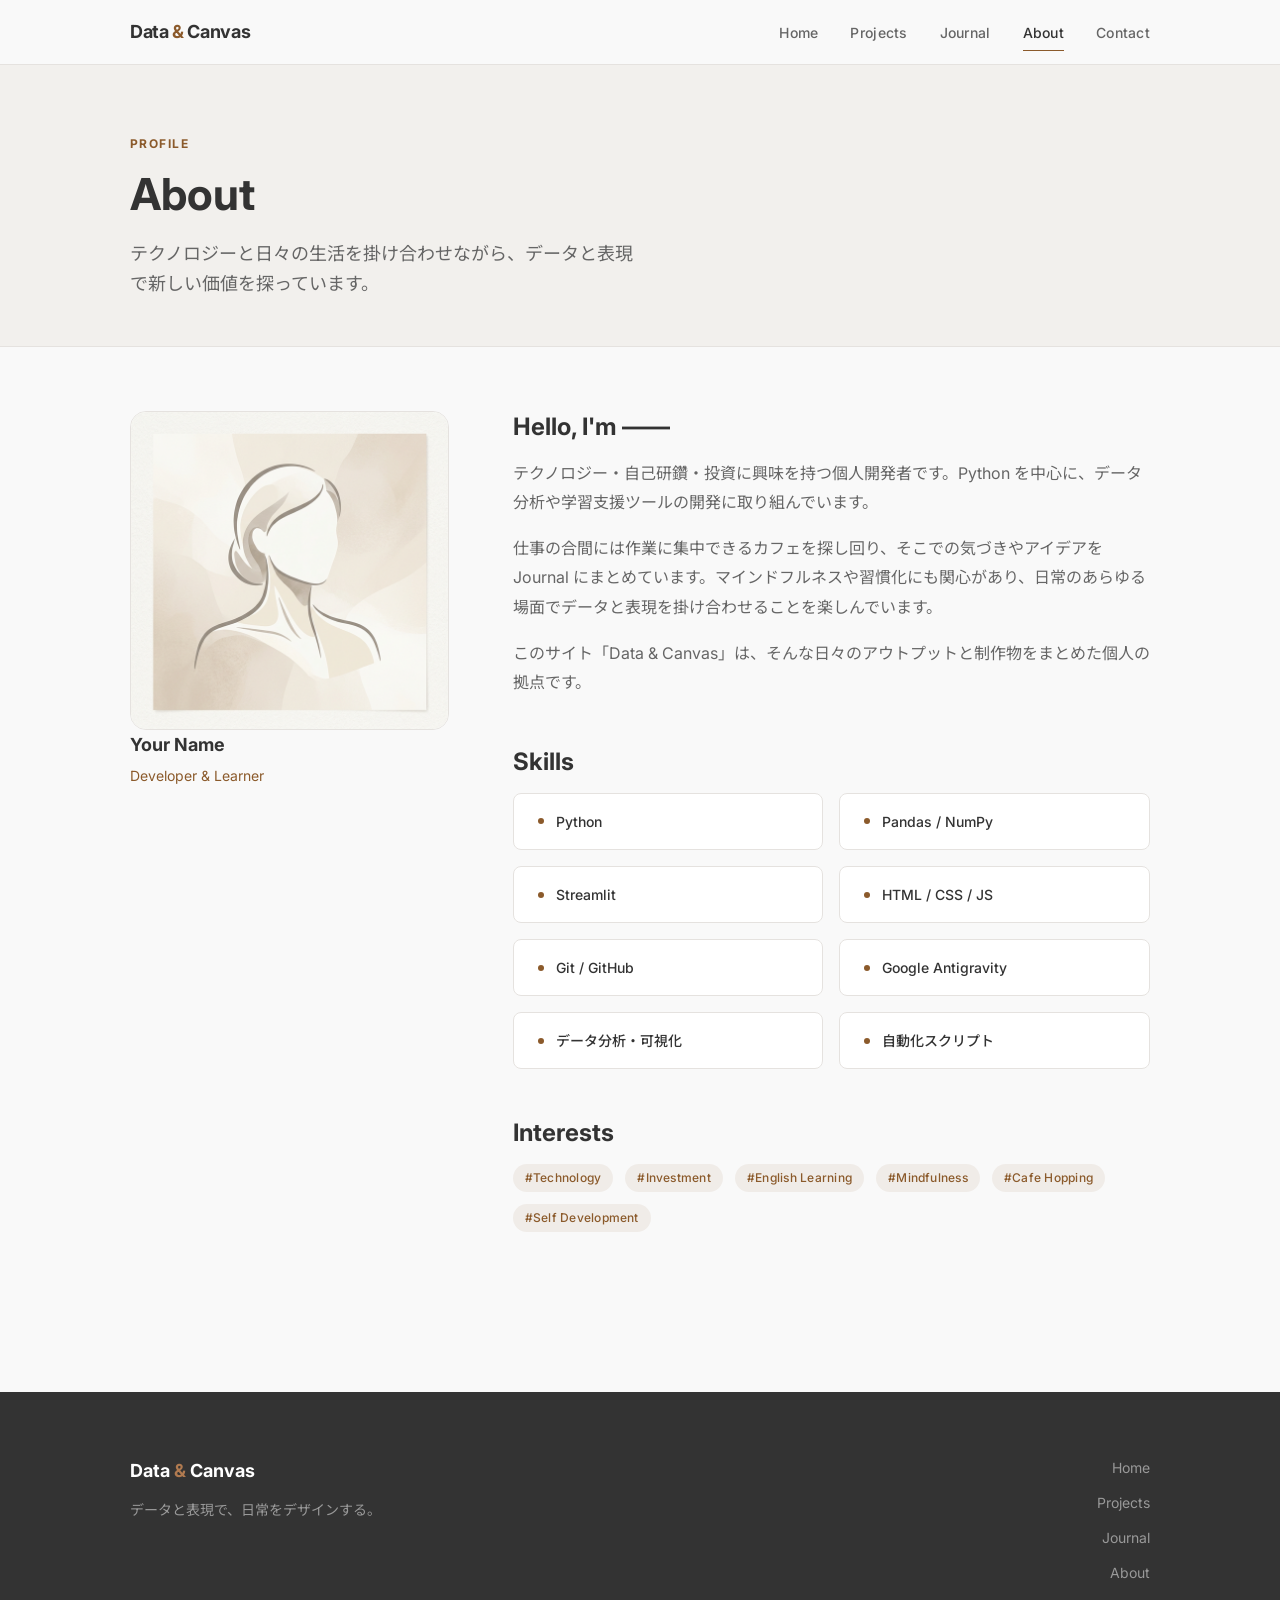
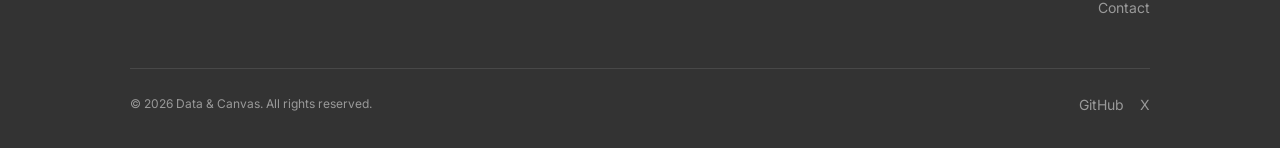
==== about.html @ 5d2b6632 "Initial commit: Data & Canvas portfolio site" ====
<!DOCTYPE html>
<html lang="ja">
<head>
  <meta charset="UTF-8">
  <meta name="viewport" content="width=device-width, initial-scale=1.0">
  <title>About — Data & Canvas</title>
  <meta name="description" content="プロフィール・スキルセット・興味分野について紹介します。">
  <link rel="stylesheet" href="css/variables.css">
  <link rel="stylesheet" href="css/base.css">
  <link rel="stylesheet" href="css/layout.css">
  <link rel="stylesheet" href="css/components.css">
  <link rel="stylesheet" href="css/pages/about.css">
</head>
<body>

  <!-- ===== Header ===== -->
  <header class="site-header">
    <div class="container">
      <a href="index.html" class="site-logo">Data <span>&</span> Canvas</a>
      <button class="nav-toggle" id="nav-toggle" aria-label="メニューを開く" aria-expanded="false">
        <span></span><span></span><span></span>
      </button>
      <nav aria-label="メインナビゲーション">
        <ul class="nav-list" id="nav-list">
          <li><a href="index.html">Home</a></li>
          <li><a href="projects.html">Projects</a></li>
          <li><a href="journal.html">Journal</a></li>
          <li><a href="about.html">About</a></li>
          <li><a href="contact.html">Contact</a></li>
        </ul>
      </nav>
    </div>
  </header>

  <!-- ===== Page Hero ===== -->
  <div class="about-hero">
    <div class="container">
      <span class="section-label">Profile</span>
      <h1 style="font-size: clamp(2rem, 5vw, 2.75rem); margin-bottom: var(--space-4);">About</h1>
      <p style="color: var(--color-sub); font-size: var(--font-size-md); max-width: 520px;">
        テクノロジーと日々の生活を掛け合わせながら、データと表現で新しい価値を探っています。
      </p>
    </div>
  </div>

  <!-- ===== About Content ===== -->
  <section class="about-section">
    <div class="container">
      <div class="about-inner">

        <!-- Portrait / Meta -->
        <div class="about-portrait fade-in">
          <img
            class="about-portrait__img"
            src="images/about_portrait.png"
            alt="プロフィール写真"
          >
          <p class="about-portrait__name">Your Name</p>
          <p class="about-portrait__role">Developer & Learner</p>
        </div>

        <!-- Text Content -->
        <div class="about-content fade-in">
          <h2>Hello, I'm ——</h2>
          <p>
            テクノロジー・自己研鑽・投資に興味を持つ個人開発者です。Python を中心に、データ分析や学習支援ツールの開発に取り組んでいます。
          </p>
          <p>
            仕事の合間には作業に集中できるカフェを探し回り、そこでの気づきやアイデアを Journal にまとめています。マインドフルネスや習慣化にも関心があり、日常のあらゆる場面でデータと表現を掛け合わせることを楽しんでいます。
          </p>
          <p>
            このサイト「Data & Canvas」は、そんな日々のアウトプットと制作物をまとめた個人の拠点です。
          </p>

          <h2>Skills</h2>
          <div class="skill-grid">
            <div class="skill-item">Python</div>
            <div class="skill-item">Pandas / NumPy</div>
            <div class="skill-item">Streamlit</div>
            <div class="skill-item">HTML / CSS / JS</div>
            <div class="skill-item">Git / GitHub</div>
            <div class="skill-item">Google Antigravity</div>
            <div class="skill-item">データ分析・可視化</div>
            <div class="skill-item">自動化スクリプト</div>
          </div>

          <h2>Interests</h2>
          <div class="interests-list">
            <span class="tag">#Technology</span>
            <span class="tag">#Investment</span>
            <span class="tag">#English Learning</span>
            <span class="tag">#Mindfulness</span>
            <span class="tag">#Cafe Hopping</span>
            <span class="tag">#Self Development</span>
          </div>
        </div>

      </div>
    </div>
  </section>

  <!-- ===== Footer ===== -->
  <footer class="site-footer">
    <div class="container">
      <div class="footer-inner">
        <div>
          <p class="footer-logo">Data <span>&</span> Canvas</p>
          <p class="footer-tagline">データと表現で、日常をデザインする。</p>
        </div>
        <nav class="footer-nav" aria-label="フッターナビゲーション">
          <a href="index.html">Home</a>
          <a href="projects.html">Projects</a>
          <a href="journal.html">Journal</a>
          <a href="about.html">About</a>
          <a href="contact.html">Contact</a>
        </nav>
      </div>
      <div class="footer-bottom">
        <p class="footer-copyright">© 2026 Data & Canvas. All rights reserved.</p>
        <div class="footer-sns">
          <a href="#" aria-label="GitHub" target="_blank" rel="noopener">GitHub</a>
          <a href="#" aria-label="X (Twitter)" target="_blank" rel="noopener">X</a>
        </div>
      </div>
    </div>
  </footer>

  <script src="js/nav.js"></script>
</body>
</html>
---- css/variables.css ----
/* ============================
   Design Tokens — Data & Canvas
   ============================ */

:root {
  /* --- Colors --- */
  --color-base:        #F9F9F9;
  --color-base-alt:    #F2F0ED;
  --color-main:        #333333;
  --color-sub:         #666666;
  --color-muted:       #999999;
  --color-accent:      #8B5A2B;
  --color-accent-dark: #6E471F;
  --color-accent-light:#B07A50;
  --color-white:       #FFFFFF;
  --color-border:      #E5E2DF;

  /* --- Typography --- */
  --font-sans:   'Inter', 'Noto Sans JP', sans-serif;
  --font-size-xs:   0.75rem;   /* 12px */
  --font-size-sm:   0.875rem;  /* 14px */
  --font-size-base: 1rem;      /* 16px */
  --font-size-md:   1.125rem;  /* 18px */
  --font-size-lg:   1.5rem;    /* 24px */
  --font-size-xl:   2rem;      /* 32px */
  --font-size-2xl:  2.75rem;   /* 44px */
  --font-size-3xl:  3.5rem;    /* 56px */
  --font-weight-normal: 400;
  --font-weight-medium: 500;
  --font-weight-bold:   700;
  --line-height-tight:  1.3;
  --line-height-normal: 1.65;
  --line-height-loose:  1.85;

  /* --- Spacing --- */
  --space-1:  0.25rem;
  --space-2:  0.5rem;
  --space-3:  0.75rem;
  --space-4:  1rem;
  --space-6:  1.5rem;
  --space-8:  2rem;
  --space-12: 3rem;
  --space-16: 4rem;
  --space-24: 6rem;
  --space-32: 8rem;

  /* --- Layout --- */
  --content-max-width: 1100px;
  --content-padding:   clamp(1.25rem, 5vw, 2.5rem);

  /* --- Border Radius --- */
  --radius-sm: 4px;
  --radius-md: 8px;
  --radius-lg: 16px;

  /* --- Shadows --- */
  --shadow-sm: 0 1px 4px rgba(0, 0, 0, 0.06);
  --shadow-md: 0 4px 16px rgba(0, 0, 0, 0.08);
  --shadow-lg: 0 8px 32px rgba(0, 0, 0, 0.10);
  --shadow-hover: 0 12px 40px rgba(0, 0, 0, 0.13);

  /* --- Transitions --- */
  --transition-fast:   150ms ease;
  --transition-normal: 250ms ease;
  --transition-slow:   400ms ease;
}
---- css/base.css ----
/* ============================
   Base & Reset — Data & Canvas
   ============================ */

@import url('https://fonts.googleapis.com/css2?family=Inter:wght@400;500;700&family=Noto+Sans+JP:wght@400;500;700&display=swap');

*, *::before, *::after {
  box-sizing: border-box;
  margin: 0;
  padding: 0;
}

html {
  font-size: 16px;
  scroll-behavior: smooth;
}

body {
  font-family: var(--font-sans);
  font-size: var(--font-size-base);
  font-weight: var(--font-weight-normal);
  line-height: var(--line-height-normal);
  color: var(--color-main);
  background-color: var(--color-base);
  -webkit-font-smoothing: antialiased;
  -moz-osx-font-smoothing: grayscale;
}

/* --- Headings --- */
h1, h2, h3, h4, h5, h6 {
  font-weight: var(--font-weight-bold);
  line-height: var(--line-height-tight);
  color: var(--color-main);
}

h1 { font-size: var(--font-size-2xl); }
h2 { font-size: var(--font-size-xl); }
h3 { font-size: var(--font-size-lg); }
h4 { font-size: var(--font-size-md); }

/* --- Links --- */
a {
  color: inherit;
  text-decoration: none;
  transition: color var(--transition-fast);
}

a:hover {
  color: var(--color-accent);
}

/* --- Images --- */
img {
  display: block;
  max-width: 100%;
  height: auto;
}

/* --- Lists --- */
ul, ol {
  list-style: none;
}

/* --- Buttons --- */
button {
  font-family: var(--font-sans);
  cursor: pointer;
  border: none;
  background: none;
}

/* --- Input / Textarea --- */
input, textarea, select {
  font-family: var(--font-sans);
  font-size: var(--font-size-base);
}

/* --- Section spacing --- */
section {
  padding: var(--space-24) 0;
}

/* --- Utility: visually hidden --- */
.sr-only {
  position: absolute;
  width: 1px;
  height: 1px;
  padding: 0;
  margin: -1px;
  overflow: hidden;
  clip: rect(0, 0, 0, 0);
  white-space: nowrap;
  border: 0;
}

/* --- Fade-in animation (for JS trigger) --- */
.fade-in {
  opacity: 0;
  transform: translateY(20px);
  transition: opacity var(--transition-slow), transform var(--transition-slow);
}

.fade-in.visible {
  opacity: 1;
  transform: translateY(0);
}
---- css/layout.css ----
/* ============================
   Layout — Data & Canvas
   ============================ */

/* --- Container --- */
.container {
  width: 100%;
  max-width: var(--content-max-width);
  margin-inline: auto;
  padding-inline: var(--content-padding);
}

/* ============================
   Header & Navigation
   ============================ */
.site-header {
  position: sticky;
  top: 0;
  z-index: 100;
  background-color: rgba(249, 249, 249, 0.92);
  backdrop-filter: blur(8px);
  -webkit-backdrop-filter: blur(8px);
  border-bottom: 1px solid var(--color-border);
}

.site-header .container {
  display: flex;
  align-items: center;
  justify-content: space-between;
  height: 64px;
}

/* Logo */
.site-logo {
  font-size: var(--font-size-md);
  font-weight: var(--font-weight-bold);
  color: var(--color-main);
  letter-spacing: -0.02em;
}

.site-logo span {
  color: var(--color-accent);
}

/* Nav links */
.nav-list {
  display: flex;
  align-items: center;
  gap: var(--space-8);
}

.nav-list a {
  font-size: var(--font-size-sm);
  font-weight: var(--font-weight-medium);
  color: var(--color-sub);
  letter-spacing: 0.02em;
  padding: var(--space-2) 0;
  position: relative;
}

.nav-list a::after {
  content: '';
  position: absolute;
  bottom: -2px;
  left: 0;
  width: 0;
  height: 1px;
  background-color: var(--color-accent);
  transition: width var(--transition-normal);
}

.nav-list a:hover,
.nav-list a.active {
  color: var(--color-main);
}

.nav-list a:hover::after,
.nav-list a.active::after {
  width: 100%;
}

/* Hamburger (Mobile) */
.nav-toggle {
  display: none;
  flex-direction: column;
  justify-content: center;
  gap: 5px;
  width: 28px;
  height: 28px;
  cursor: pointer;
  background: none;
  border: none;
  padding: 0;
}

.nav-toggle span {
  display: block;
  width: 100%;
  height: 1.5px;
  background-color: var(--color-main);
  transition: transform var(--transition-normal), opacity var(--transition-normal);
}

.nav-toggle.open span:nth-child(1) { transform: translateY(6.5px) rotate(45deg); }
.nav-toggle.open span:nth-child(2) { opacity: 0; }
.nav-toggle.open span:nth-child(3) { transform: translateY(-6.5px) rotate(-45deg); }

/* ============================
   Footer
   ============================ */
.site-footer {
  background-color: var(--color-main);
  color: var(--color-white);
  padding: var(--space-16) 0 var(--space-8);
  margin-top: var(--space-24);
}

.footer-inner {
  display: grid;
  grid-template-columns: 1fr auto;
  gap: var(--space-8);
  align-items: start;
  margin-bottom: var(--space-12);
}

.footer-logo {
  font-size: var(--font-size-md);
  font-weight: var(--font-weight-bold);
  color: var(--color-white);
  margin-bottom: var(--space-3);
}

.footer-logo span {
  color: var(--color-accent-light);
}

.footer-tagline {
  font-size: var(--font-size-sm);
  color: var(--color-muted);
}

.footer-nav {
  display: flex;
  flex-direction: column;
  gap: var(--space-3);
  text-align: right;
}

.footer-nav a {
  font-size: var(--font-size-sm);
  color: var(--color-muted);
  transition: color var(--transition-fast);
}

.footer-nav a:hover {
  color: var(--color-white);
}

.footer-bottom {
  border-top: 1px solid rgba(255,255,255,0.1);
  padding-top: var(--space-6);
  display: flex;
  align-items: center;
  justify-content: space-between;
}

.footer-copyright {
  font-size: var(--font-size-xs);
  color: var(--color-muted);
}

.footer-sns {
  display: flex;
  gap: var(--space-4);
}

.footer-sns a {
  font-size: var(--font-size-sm);
  color: var(--color-muted);
  transition: color var(--transition-fast);
}

.footer-sns a:hover {
  color: var(--color-white);
}

/* ============================
   Section Heading
   ============================ */
.section-heading {
  margin-bottom: var(--space-12);
}

.section-label {
  display: inline-block;
  font-size: var(--font-size-xs);
  font-weight: var(--font-weight-bold);
  letter-spacing: 0.12em;
  text-transform: uppercase;
  color: var(--color-accent);
  margin-bottom: var(--space-3);
}

.section-title {
  font-size: var(--font-size-xl);
  color: var(--color-main);
}

/* ============================
   Responsive
   ============================ */
@media (max-width: 768px) {
  .nav-toggle {
    display: flex;
  }

  .nav-list {
    position: fixed;
    top: 64px;
    left: 0;
    right: 0;
    background-color: var(--color-base);
    border-bottom: 1px solid var(--color-border);
    flex-direction: column;
    gap: 0;
    padding: var(--space-4) 0;
    transform: translateY(-110%);
    transition: transform var(--transition-normal);
  }

  .nav-list.open {
    transform: translateY(0);
  }

  .nav-list a {
    padding: var(--space-4) var(--content-padding);
    width: 100%;
    font-size: var(--font-size-base);
  }

  .footer-inner {
    grid-template-columns: 1fr;
  }

  .footer-nav {
    text-align: left;
    flex-direction: row;
    flex-wrap: wrap;
    gap: var(--space-4);
  }

  .footer-bottom {
    flex-direction: column;
    gap: var(--space-4);
    text-align: center;
  }
}
---- css/components.css ----
/* ============================
   Components — Data & Canvas
   ============================ */

/* ============================
   Button
   ============================ */
.btn {
  display: inline-flex;
  align-items: center;
  gap: var(--space-2);
  padding: var(--space-3) var(--space-6);
  font-size: var(--font-size-sm);
  font-weight: var(--font-weight-medium);
  border-radius: var(--radius-sm);
  transition: background-color var(--transition-normal),
              color var(--transition-normal),
              transform var(--transition-fast),
              box-shadow var(--transition-normal);
  cursor: pointer;
  letter-spacing: 0.02em;
}

.btn:hover {
  transform: translateY(-1px);
}

.btn:active {
  transform: translateY(0);
}

.btn-primary {
  background-color: var(--color-accent);
  color: var(--color-white);
  border: 1.5px solid var(--color-accent);
}

.btn-primary:hover {
  background-color: var(--color-accent-dark);
  border-color: var(--color-accent-dark);
  color: var(--color-white);
  box-shadow: var(--shadow-md);
}

.btn-outline {
  background-color: transparent;
  color: var(--color-accent);
  border: 1.5px solid var(--color-accent);
}

.btn-outline:hover {
  background-color: var(--color-accent);
  color: var(--color-white);
  box-shadow: var(--shadow-md);
}

/* ============================
   Tag / Badge
   ============================ */
.tag {
  display: inline-flex;
  align-items: center;
  padding: var(--space-1) var(--space-3);
  font-size: var(--font-size-xs);
  font-weight: var(--font-weight-medium);
  color: var(--color-accent);
  background-color: rgba(139, 90, 43, 0.08);
  border-radius: 100px;
  letter-spacing: 0.02em;
  transition: background-color var(--transition-fast), color var(--transition-fast);
  cursor: default;
}

.tag.clickable {
  cursor: pointer;
}

.tag.clickable:hover,
.tag.active {
  background-color: var(--color-accent);
  color: var(--color-white);
}

/* ============================
   Project Card
   ============================ */
.card-grid {
  display: grid;
  grid-template-columns: repeat(auto-fill, minmax(300px, 1fr));
  gap: var(--space-8);
}

.project-card {
  background-color: var(--color-white);
  border: 1px solid var(--color-border);
  border-radius: var(--radius-lg);
  overflow: hidden;
  display: flex;
  flex-direction: column;
  transition: transform var(--transition-normal), box-shadow var(--transition-normal);
}

.project-card:hover {
  transform: translateY(-6px);
  box-shadow: var(--shadow-hover);
}

.project-card__image {
  aspect-ratio: 16 / 9;
  object-fit: cover;
  width: 100%;
  background-color: var(--color-base-alt);
}

.project-card__body {
  padding: var(--space-8);
  display: flex;
  flex-direction: column;
  gap: var(--space-4);
  flex: 1;
}

.project-card__title {
  font-size: var(--font-size-md);
  font-weight: var(--font-weight-bold);
}

.project-card__desc {
  font-size: var(--font-size-sm);
  color: var(--color-sub);
  line-height: var(--line-height-loose);
  flex: 1;
}

.project-card__tags {
  display: flex;
  flex-wrap: wrap;
  gap: var(--space-2);
}

.project-card__links {
  display: flex;
  gap: var(--space-3);
  margin-top: auto;
  padding-top: var(--space-4);
}

/* ============================
   Journal / Article Card
   ============================ */
.article-grid {
  display: grid;
  grid-template-columns: repeat(auto-fill, minmax(280px, 1fr));
  gap: var(--space-8);
}

.article-card {
  background-color: var(--color-white);
  border: 1px solid var(--color-border);
  border-radius: var(--radius-lg);
  overflow: hidden;
  display: flex;
  flex-direction: column;
  transition: transform var(--transition-normal), box-shadow var(--transition-normal);
  cursor: pointer;
}

.article-card:hover {
  transform: translateY(-5px);
  box-shadow: var(--shadow-hover);
}

.article-card__image {
  aspect-ratio: 16 / 9;
  object-fit: cover;
  width: 100%;
  background-color: var(--color-base-alt);
}

.article-card__body {
  padding: var(--space-6) var(--space-7, 1.75rem) var(--space-8);
  display: flex;
  flex-direction: column;
  gap: var(--space-3);
  flex: 1;
}

.article-card__meta {
  display: flex;
  align-items: center;
  gap: var(--space-3);
  font-size: var(--font-size-xs);
  color: var(--color-muted);
  margin-top: auto;
  padding-top: var(--space-3);
  border-top: 1px solid var(--color-border);
}

.article-card__date::before {
  content: '';
}

.article-card__tags {
  display: flex;
  flex-wrap: wrap;
  gap: var(--space-2);
}

.article-card__title {
  font-size: var(--font-size-base);
  font-weight: var(--font-weight-bold);
  line-height: var(--line-height-tight);
  flex: 1;
}

.article-card__excerpt {
  font-size: var(--font-size-sm);
  color: var(--color-sub);
  line-height: var(--line-height-loose);
}

/* ============================
   Skill List (About)
   ============================ */
.skill-grid {
  display: grid;
  grid-template-columns: repeat(auto-fill, minmax(220px, 1fr));
  gap: var(--space-4);
}

.skill-item {
  background-color: var(--color-white);
  border: 1px solid var(--color-border);
  border-radius: var(--radius-md);
  padding: var(--space-4) var(--space-6);
  font-size: var(--font-size-sm);
  font-weight: var(--font-weight-medium);
  display: flex;
  align-items: center;
  gap: var(--space-3);
}

.skill-item::before {
  content: '';
  display: block;
  width: 6px;
  height: 6px;
  border-radius: 50%;
  background-color: var(--color-accent);
  flex-shrink: 0;
}

/* ============================
   Form (Contact)
   ============================ */
.form-group {
  display: flex;
  flex-direction: column;
  gap: var(--space-2);
  margin-bottom: var(--space-6);
}

.form-label {
  font-size: var(--font-size-sm);
  font-weight: var(--font-weight-medium);
  color: var(--color-main);
}

.form-label .required {
  color: var(--color-accent);
  margin-left: var(--space-1);
}

.form-input,
.form-textarea {
  width: 100%;
  padding: var(--space-3) var(--space-4);
  border: 1.5px solid var(--color-border);
  border-radius: var(--radius-md);
  background-color: var(--color-white);
  color: var(--color-main);
  font-size: var(--font-size-base);
  transition: border-color var(--transition-fast), box-shadow var(--transition-fast);
  outline: none;
  appearance: none;
}

.form-input:focus,
.form-textarea:focus {
  border-color: var(--color-accent);
  box-shadow: 0 0 0 3px rgba(139, 90, 43, 0.12);
}

.form-textarea {
  min-height: 160px;
  resize: vertical;
  line-height: var(--line-height-loose);
}

/* ============================
   Success Message (Contact)
   ============================ */
.form-success {
  display: none;
  background-color: rgba(139, 90, 43, 0.08);
  border: 1px solid var(--color-accent);
  border-radius: var(--radius-md);
  padding: var(--space-6);
  text-align: center;
  color: var(--color-accent);
  font-weight: var(--font-weight-medium);
  margin-top: var(--space-6);
}

.form-success.show {
  display: block;
}

/* ============================
   Responsive
   ============================ */
@media (max-width: 768px) {
  .card-grid,
  .article-grid {
    grid-template-columns: 1fr;
  }
}

@media (max-width: 480px) {
  .skill-grid {
    grid-template-columns: 1fr 1fr;
  }
}
---- css/pages/about.css ----
/* ============================
   About Page — Data & Canvas
   ============================ */

.about-hero {
  padding: var(--space-16) 0 var(--space-12);
  background-color: var(--color-base-alt);
  border-bottom: 1px solid var(--color-border);
}

.about-section {
  padding: var(--space-16) 0;
}

.about-inner {
  display: grid;
  grid-template-columns: 1fr 2fr;
  gap: var(--space-16);
  align-items: start;
}

.about-portrait {
  position: sticky;
  top: calc(64px + var(--space-8));
}

.about-portrait__img {
  width: 100%;
  aspect-ratio: 1;
  border-radius: var(--radius-lg);
  object-fit: cover;
  background-color: var(--color-base-alt);
  border: 1px solid var(--color-border);
}

.about-portrait__name {
  font-size: var(--font-size-md);
  font-weight: var(--font-weight-bold);
  margin-top: var(--space-5);
  margin-bottom: var(--space-1);
}

.about-portrait__role {
  font-size: var(--font-size-sm);
  color: var(--color-accent);
}

.about-content h2 {
  font-size: var(--font-size-lg);
  margin-bottom: var(--space-4);
  margin-top: var(--space-12);
}

.about-content h2:first-child {
  margin-top: 0;
}

.about-content p {
  color: var(--color-sub);
  line-height: var(--line-height-loose);
  margin-bottom: var(--space-4);
}

.interests-list {
  display: flex;
  flex-wrap: wrap;
  gap: var(--space-3);
  margin-top: var(--space-4);
}

@media (max-width: 768px) {
  .about-inner {
    grid-template-columns: 1fr;
  }

  .about-portrait {
    position: static;
    display: flex;
    flex-direction: row;
    align-items: center;
    gap: var(--space-6);
  }

  .about-portrait__img {
    width: 100px;
    height: 100px;
    flex-shrink: 0;
  }
}
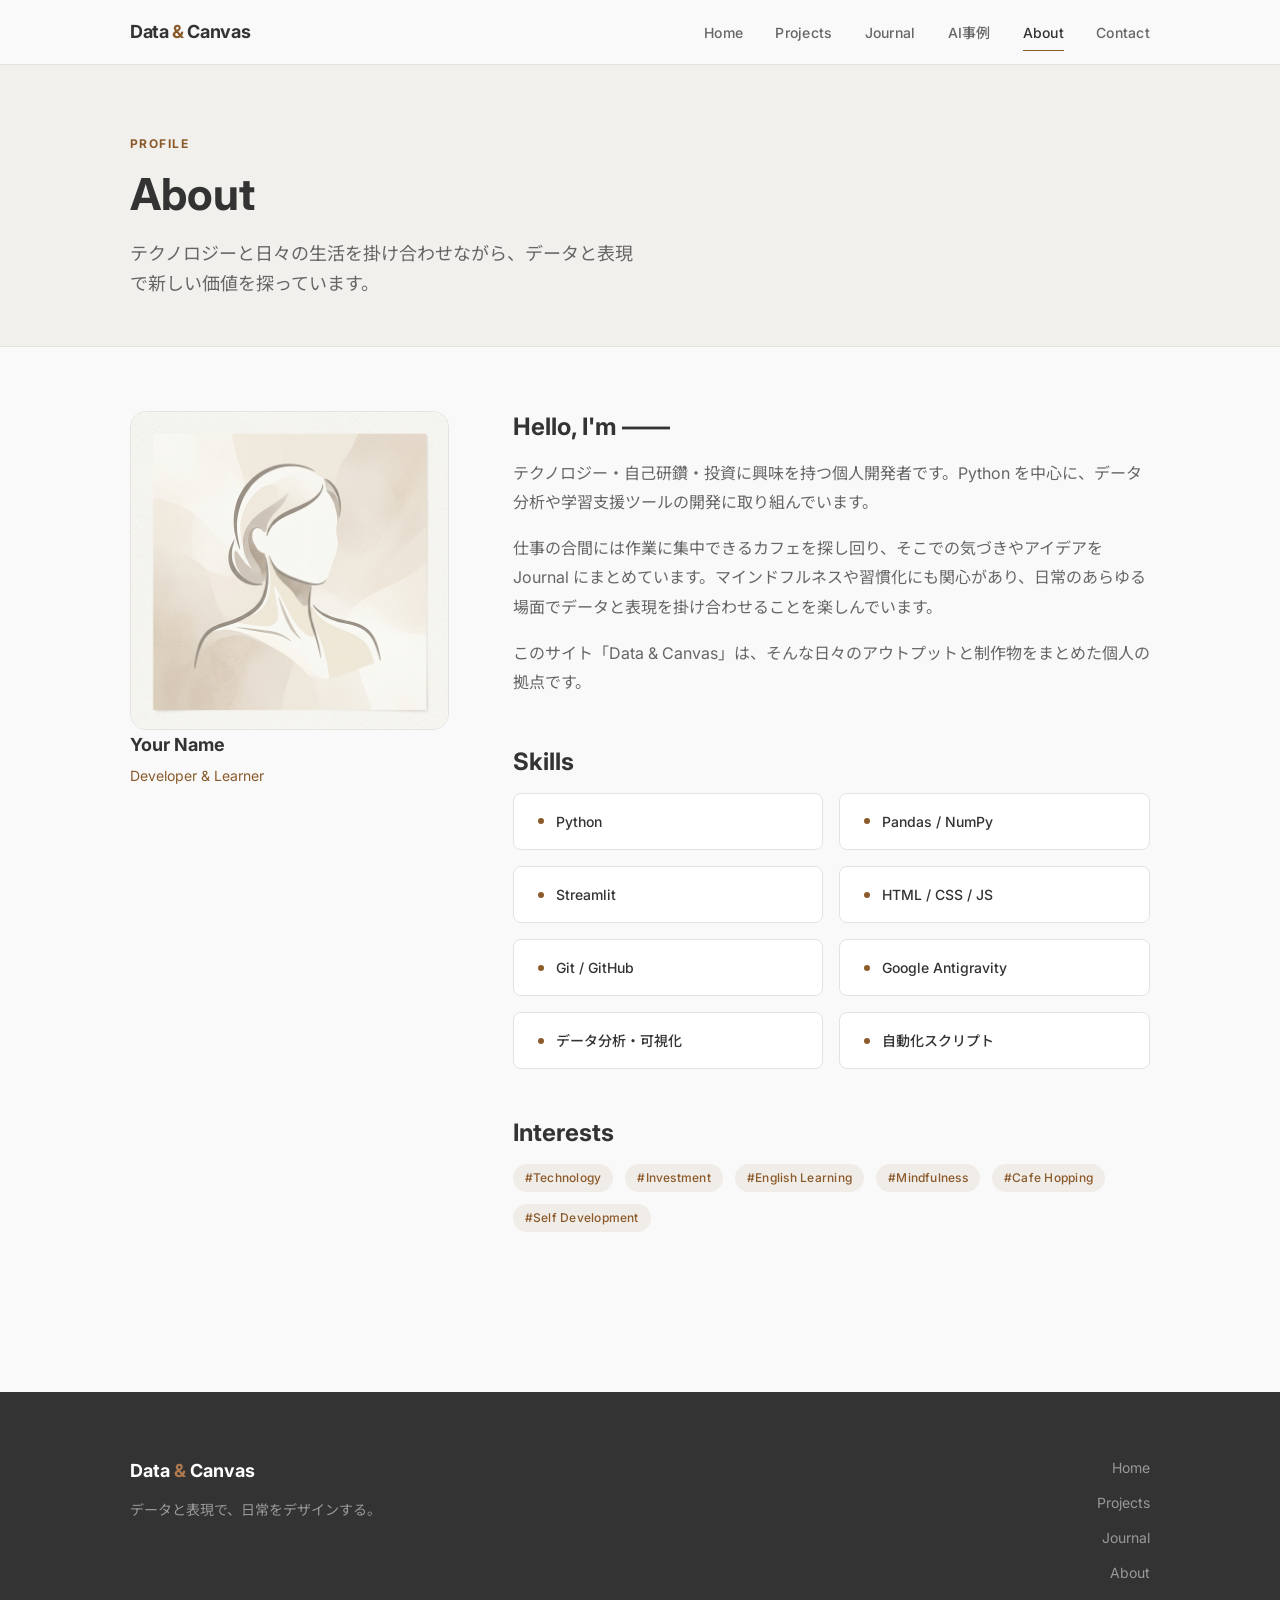
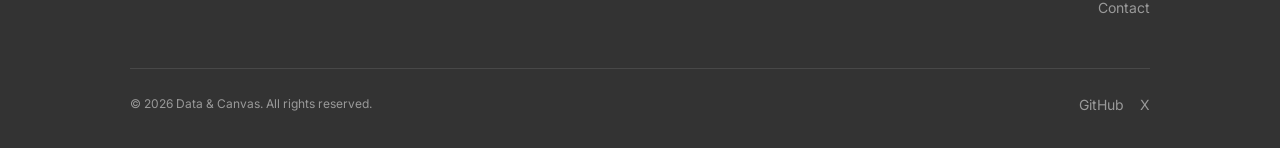
==== commit 853197e1: "Add AI事例 nav link to all pages Co-Authored-By: Claude Sonnet 4.6 <noreply@anthropic.com>" ====
--- a/about.html
+++ b/about.html
@@ -25,6 +25,7 @@
           <li><a href="index.html">Home</a></li>
           <li><a href="projects.html">Projects</a></li>
           <li><a href="journal.html">Journal</a></li>
+          <li><a href="ai-examples.html">AI事例</a></li>
           <li><a href="about.html">About</a></li>
           <li><a href="contact.html">Contact</a></li>
         </ul>
--- a/css/layout.css
+++ b/css/layout.css
@@ -215,27 +215,38 @@
   }
 
   .nav-list {
+    display: none;
     position: fixed;
     top: 64px;
     left: 0;
     right: 0;
+    z-index: 99;
     background-color: var(--color-base);
     border-bottom: 1px solid var(--color-border);
     flex-direction: column;
     gap: 0;
     padding: var(--space-4) 0;
-    transform: translateY(-110%);
-    transition: transform var(--transition-normal);
+    box-shadow: 0 4px 12px rgba(0, 0, 0, 0.08);
   }
 
   .nav-list.open {
-    transform: translateY(0);
+    display: flex;
   }
 
   .nav-list a {
     padding: var(--space-4) var(--content-padding);
     width: 100%;
     font-size: var(--font-size-base);
+    text-align: center;
+  }
+
+  .nav-list a::after {
+    display: none;
+  }
+
+  .nav-list a.active {
+    font-weight: var(--font-weight-bold);
+    color: var(--color-accent);
   }
 
   .footer-inner {
--- a/css/components.css
+++ b/css/components.css
@@ -317,6 +317,59 @@
 }
 
 /* ============================
+   AI Badge (Case Cards)
+   ============================ */
+.case-ai-badge {
+  display: inline-flex;
+  align-items: center;
+  padding: var(--space-1) var(--space-3);
+  font-size: var(--font-size-xs);
+  font-weight: var(--font-weight-medium);
+  color: var(--color-white);
+  background-color: var(--color-main);
+  border-radius: 100px;
+  letter-spacing: 0.02em;
+  white-space: nowrap;
+}
+
+/* ============================
+   Status Badge (Case Cards)
+   ============================ */
+.case-status {
+  display: inline-flex;
+  align-items: center;
+  gap: var(--space-2);
+  font-size: var(--font-size-xs);
+  font-weight: var(--font-weight-medium);
+}
+
+.case-status::before {
+  content: '';
+  display: block;
+  width: 6px;
+  height: 6px;
+  border-radius: 50%;
+  background-color: currentColor;
+  flex-shrink: 0;
+}
+
+.case-status--live {
+  color: #3d7a56;
+}
+
+.case-status--active {
+  color: var(--color-accent);
+}
+
+.case-status--done {
+  color: var(--color-muted);
+}
+
+.case-status--wip {
+  color: #a0622a;
+}
+
+/* ============================
    Responsive
    ============================ */
 @media (max-width: 768px) {
